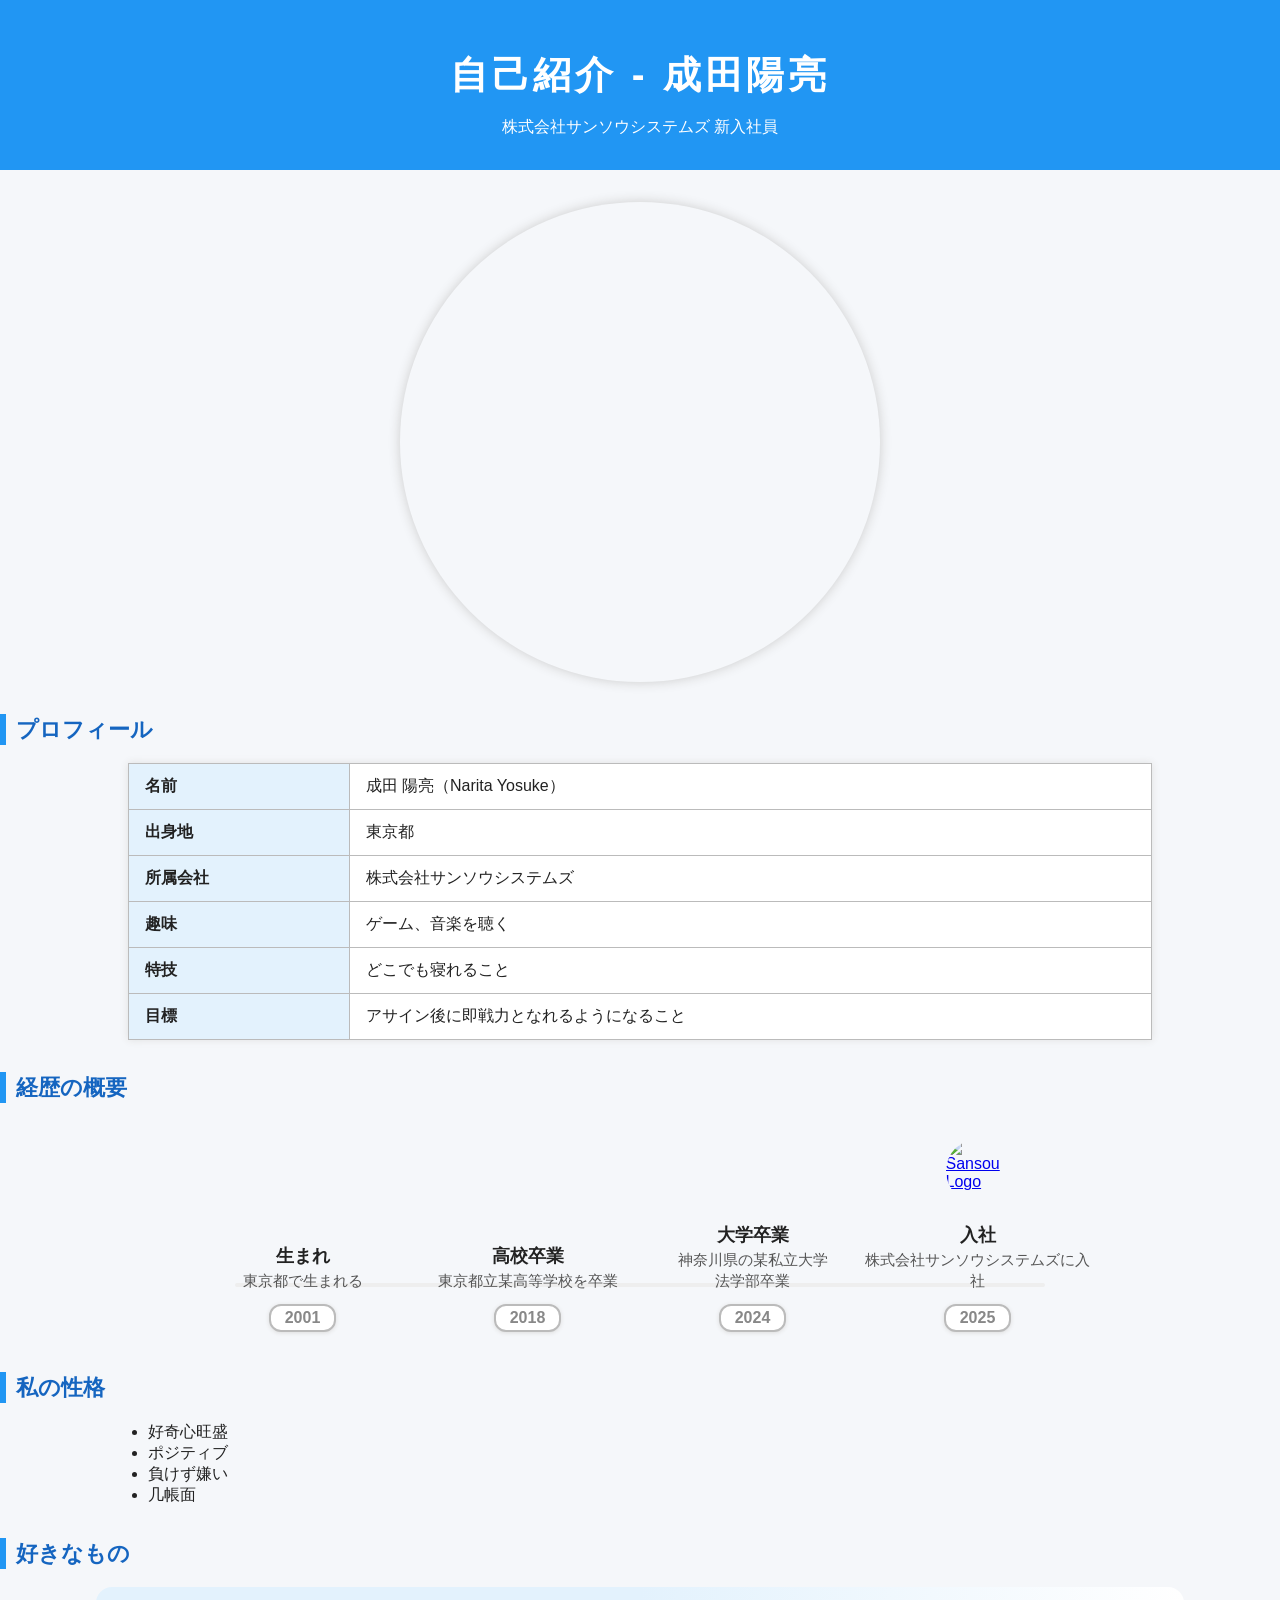
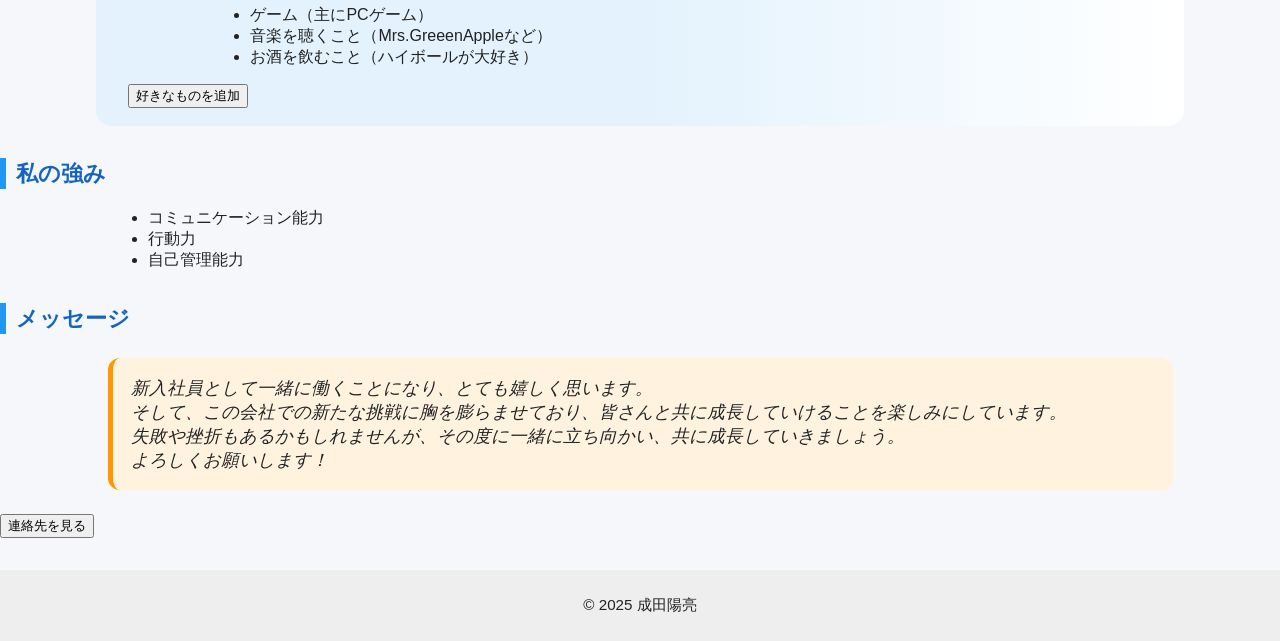
==== index.html @ 21bb27de "Update index.html" ====
<!DOCTYPE html>
<html lang="ja">
<head>
    <meta charset="UTF-8">
    <title>成田陽亮 自己紹介</title>
<link rel="stylesheet" href="cssstyle.css">


</head>


<body>
    <header>
        <h1>自己紹介 - 成田陽亮</h1>
        <p>株式会社サンソウシステムズ 新入社員</p>
    </header>


    <!-- プロフィール画像 -->
    <section>
       <img src="img/IMG_7503.jpg" alt="成田陽亮の写真" class="profile-pic" id="profilePic">


    </section>

    <!-- プロフィール表 -->
    <section>
        <h2>プロフィール</h2>
        <table border="1">
            <tr>
                <th>名前</th>
                <td>成田 陽亮（Narita Yosuke）</td>
            </tr>
            <tr>
                <th>出身地</th>
                <td>東京都</td>
            </tr>
            <tr>
                <th>所属会社</th>
                <td>株式会社サンソウシステムズ</td>
            </tr>
            <tr>
                <th>趣味</th>
                <td>ゲーム、音楽を聴く</td>
            </tr>
            <tr>
                <th>特技</th>
                <td>どこでも寝れること</td>
            </tr>
            <tr>
                <th>目標</th>
                <td>アサイン後に即戦力となれるようになること</td>
            </tr>
        </table>
    </section>

    <section>
  <h2>経歴の概要</h2>
  <div class="horizontal-timeline">
    <div class="event born">
      <div class="event-title">生まれ</div>
      <div class="event-desc">東京都で生まれる</div>
      <div class="event-label">2001</div>
    </div>
    <div class="event highschool">
      <div class="event-title">高校卒業</div>
      <div class="event-desc">東京都立某高等学校を卒業</div>
      <div class="event-label">2018</div>
    </div>
    <div class="event univ">
      <div class="event-title">大学卒業</div>
      <div class="event-desc">神奈川県の某私立大学<br>法学部卒業</div>
      <div class="event-label">2024</div>
    </div>
    <div class="event work">
  <!-- ▼ここにロゴ画像を追加 -->
  <div class="event-icon">
<a href="https://www.sansou.co.jp/" target="_blank" rel="noopener" class="event-icon">
  <img src="img/294901023_416992047114274_794512046332877522_n.jpg" alt="Sansou Logo">
</a>
  </div>
  <div class="event-title">入社</div>
  <div class="event-desc">株式会社サンソウシステムズに入社</div>
  <div class="event-label">2025</div>
</div>
</section>


    <!-- 性格 -->
    <section>
        <h2>私の性格</h2>
        <ul>
            <li>好奇心旺盛</li>
            <li>ポジティブ</li>
            <li>負けず嫌い</li>
            <li>几帳面</li>
        </ul>
    </section>

    <!-- ①「好きなものを追加」ボタンでリストが増える -->
<h2>好きなもの</h2>
<section class="favorite">
    <ul id="favoriteList">
        <li>ゲーム（主にPCゲーム）</li>
        <li>音楽を聴くこと（Mrs.GreeenAppleなど）</li>
        <li>お酒を飲むこと（ハイボールが大好き）</li>
    </ul>
    <button onclick="addFavorite()">好きなものを追加</button>
</section>



    <!-- 強み -->
    <section>
        <h2>私の強み</h2>
        <ul>
            <li>コミュニケーション能力</li>
            <li>行動力</li>
            <li>自己管理能力</li>
        </ul>
    </section>

    <!-- メッセージ -->
    <section>
<section>
    <h2>メッセージ</h2>
    <p id="message">
       新入社員として一緒に働くことになり、とても嬉しく思います。<br>
            そして、この会社での新たな挑戦に胸を膨らませており、皆さんと共に成長していけることを楽しみにしています。<br>
            失敗や挫折もあるかもしれませんが、その度に一緒に立ち向かい、共に成長していきましょう。<br>
            よろしくお願いします！
    </p>
</section>

           
   <button onclick="showContact()">連絡先を見る</button>

<div id="profilePage">
    <!-- ここにプロフィール情報が入る（既存の自己紹介ページ部分） -->
</div>
<div id="contactPage" style="display:none;">
    <h2>連絡先</h2>
    <p>メール: <a href="mailto:y-narita@sansou.co.jp">y-narita@sansou.co.jp</a></p>
    <button onclick="showProfile()">プロフィールに戻る</button>
</div>


    <footer>
        <p>&copy; 2025 成田陽亮</p>
    </footer>
<script src="js script.js"></script>
</body>
</html>
---- cssstyle.css ----
/* ページ全体の背景とフォント */
body {
    background-color: #f5f7fa;
    font-family: 'Yu Gothic', 'Meiryo', sans-serif;
    color: #222;
    margin: 0;
    padding: 0;
}

/* ヘッダー */
header {
    background-color: #2196f3;
    color: white;
    text-align: center;
    padding: 24px 0 16px 0;
    margin-bottom: 32px;
}

/* 見出し */
h1 {
    font-size: 2.4em;
    letter-spacing: 0.1em;
    margin-bottom: 8px;
}
h2 {
    border-left: 6px solid #2196f3;
    padding-left: 10px;
    font-size: 1.4em;
    margin-top: 32px;
    color: #1565c0;
}

/* プロフィール画像 */
.profile-pic {
    width: 480px;
    height: 480px;
    object-fit: cover;
    border-radius: 50%;
    box-shadow: 0 0 12px #ccc;
    display: block;
    margin: 0 auto 16px auto;
}

/* プロフィール表 */
table {
    width: 80%;
    margin: 0 auto 24px auto;
    border-collapse: collapse;
    background-color: #fff;
    box-shadow: 0 0 8px #e0e0e0;
}
th, td {
    padding: 12px 16px;
    border: 1px solid #bbb;
}
th {
    background-color: #e3f2fd;
    text-align: left;
}
.horizontal-timeline {
  display: flex;
  justify-content: space-between;
  align-items: flex-end;
  position: relative;
  margin: 32px auto 40px auto;
  width: 90%;
  max-width: 900px;
  min-height: 180px;
}

.horizontal-timeline:before {
  content: "";
  position: absolute;
  top: 75%;
  left: 5%;
  right: 5%;
  height: 4px;
  background: #eee;
  z-index: 0;
  border-radius: 2px;
}

.event {
  display: flex;
  flex-direction: column;
  align-items: center;
  flex: 1 1 0;
  position: relative;
  min-width: 120px;
  z-index: 1;
}

.event-label {
  background: #fff;
  color: #888;
  border: 2px solid #bbb;
  border-radius: 12px;
  padding: 3px 14px;
  font-size: 1em;
  margin-top: 12px;
  font-weight: bold;
  box-shadow: 0 1px 4px #ddd;
}

.event-title {
  font-size: 1.1em;
  font-weight: bold;
  margin-bottom: 3px;
}

.event-desc {
  font-size: 0.95em;
  text-align: center;
  color: #555;
}

.event.work:before {
    display: none;  /* オレンジ丸を消す */
}
.event.work .event-icon {
    width: 80px;
    height: 80px;
    border-radius: 50%;
    display: flex;
    align-items: center;
    justify-content: center;
    margin-bottom: 8px;
    position: relative;
    z-index: 2;
    overflow: hidden;
}
.event.work .event-icon img {
    width: 80%;
    height: 80%;
    object-fit: cover;
    border-radius: 50%;
    display: block;
}

.event.highschool:before { background: #43a047; box-shadow: 0 0 0 3px #43a047;}
.event.univ:before { background: #fbc02d; box-shadow: 0 0 0 3px #fbc02d;}
.event.work:before { background: #f57c00; box-shadow: 0 0 0 3px #f57c00;}
.event.born:before { background: #1976d2; box-shadow: 0 0 0 3px #1976d2;}
.event-title { margin-top: 0; }


/* ul, ol 共通スタイル */
ul, ol {
    width: 80%;
    margin: 0 auto 16px auto;
    padding-left: 40px;
}

/* 「好きなもの」セクションだけに色を付ける（クラスセレクタ例） */
section.favorite {
    background: linear-gradient(90deg, #e3f2fd 50%, #fff 100%);
    padding: 18px 32px;
    border-radius: 16px;
    margin: 16px auto;
    width: 80%;
    text-align: left;  
}

/* メッセージ部分の装飾（idセレクタ例） */
#message {
    font-style: italic;
    font-size: 1.1em;
    background-color: #fff3e0;
    border-left: 5px solid #ff9800;
    margin: 24px auto;
    width: 80%;
    padding: 18px;
    border-radius: 12px;
}

/* フッター */
footer {
    background-color: #eeeeee;
    color: #222;
    text-align: center;
    padding: 10px 0;
    margin-top: 32px;
    font-size: 0.95em;
}

/* メールリンク装飾（属性セレクタ例） */
a[href^="mailto:"] {
    color: #1976d2;
    text-decoration: underline dotted;
}
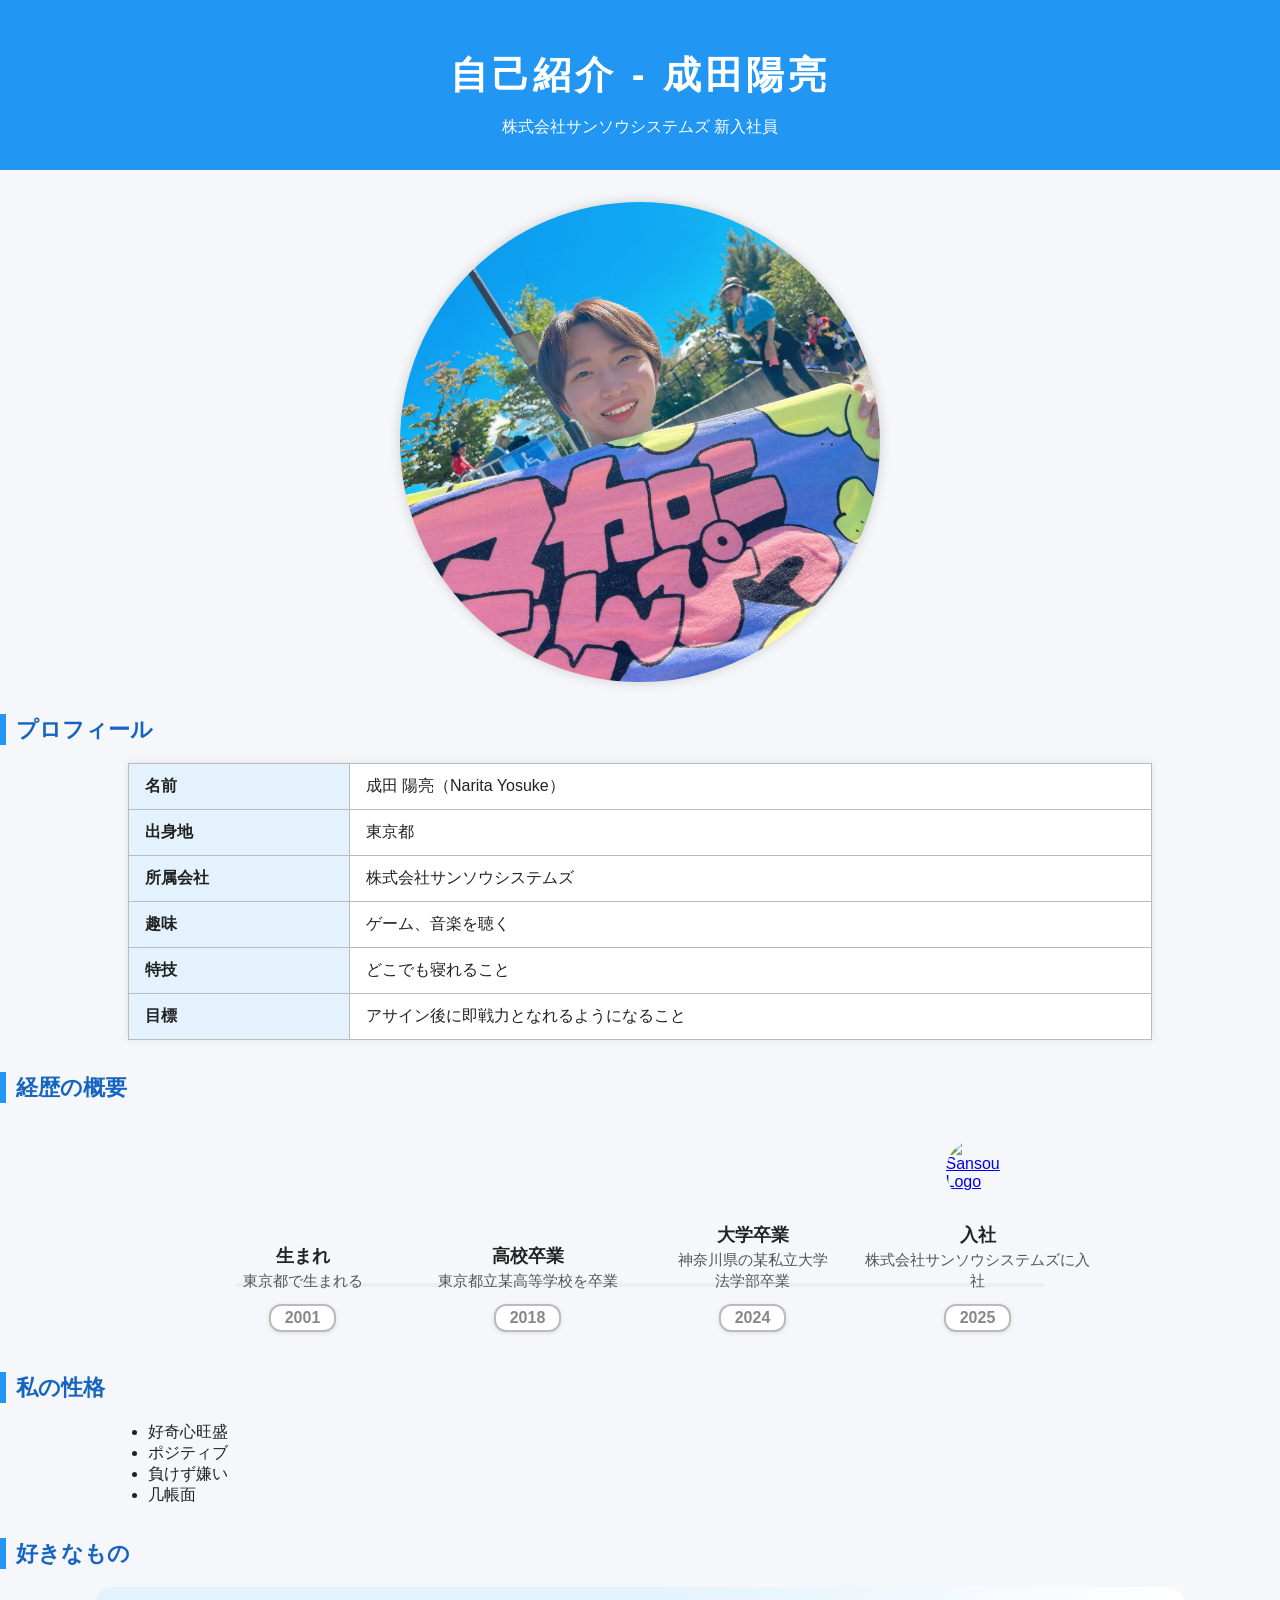
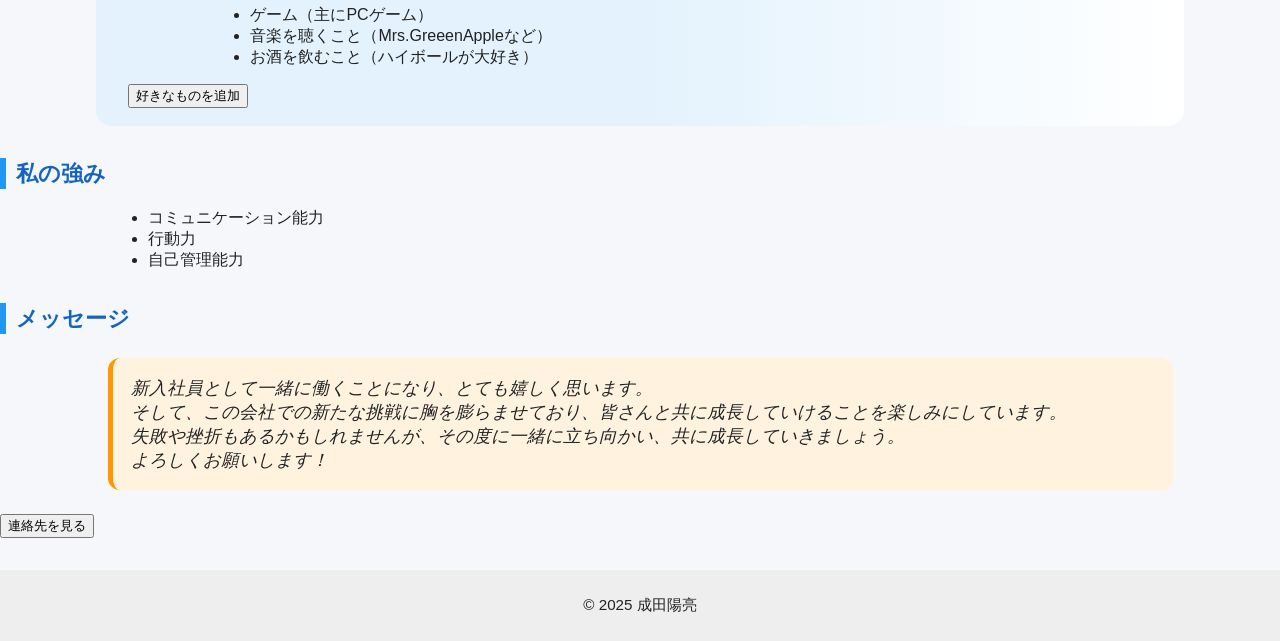
==== commit a40db651: "Update index.html" ====
--- a/index.html
+++ b/index.html
@@ -20,7 +20,8 @@
 
     <!-- プロフィール画像 -->
     <section>
-       <img src="img/IMG_7503.jpg" alt="成田陽亮の写真" class="profile-pic" id="profilePic">
+       <img src="IMG_7503.jpg" alt="成田陽亮の写真" class="profile-pic" id="profilePic">
+
 
 
     </section>
@@ -150,6 +151,6 @@
     <footer>
         <p>&copy; 2025 成田陽亮</p>
     </footer>
-<script src="js script.js"></script>
+<script src="jsscript.js"></script>
 </body>
 </html>
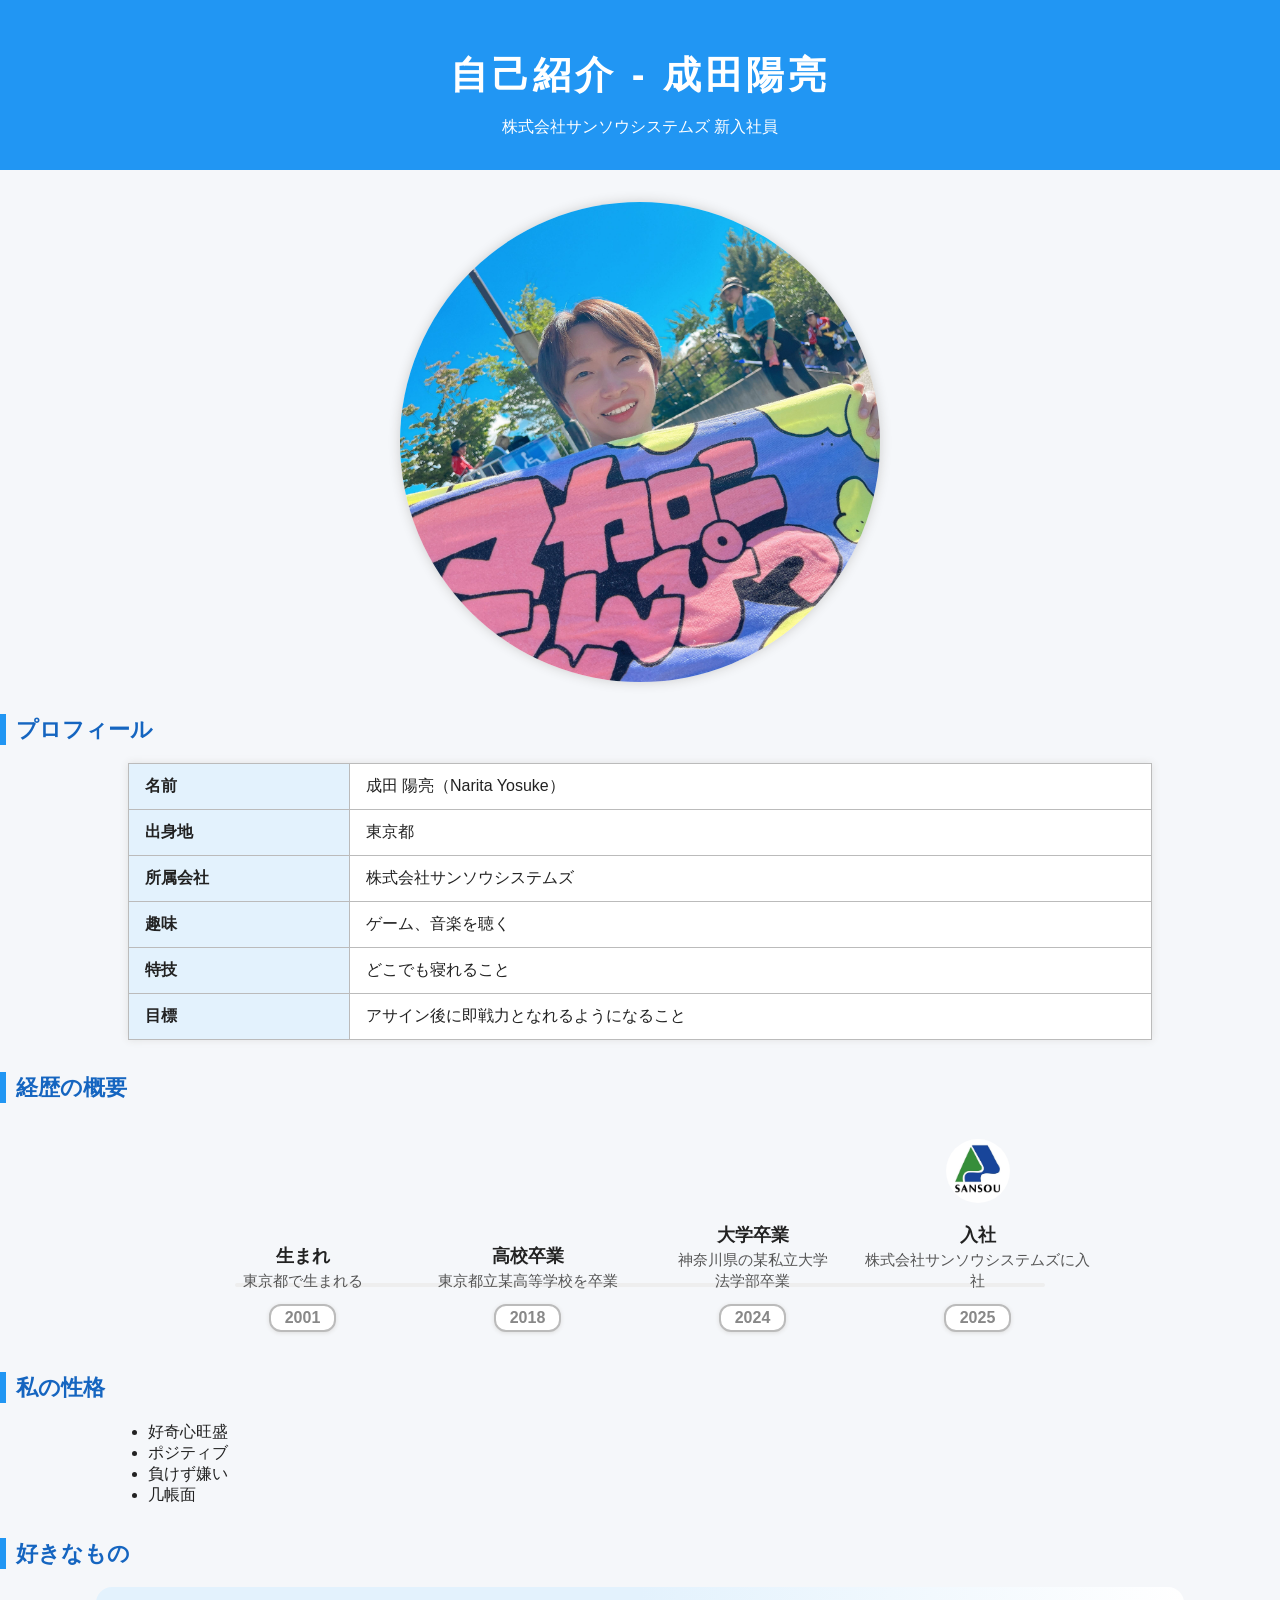
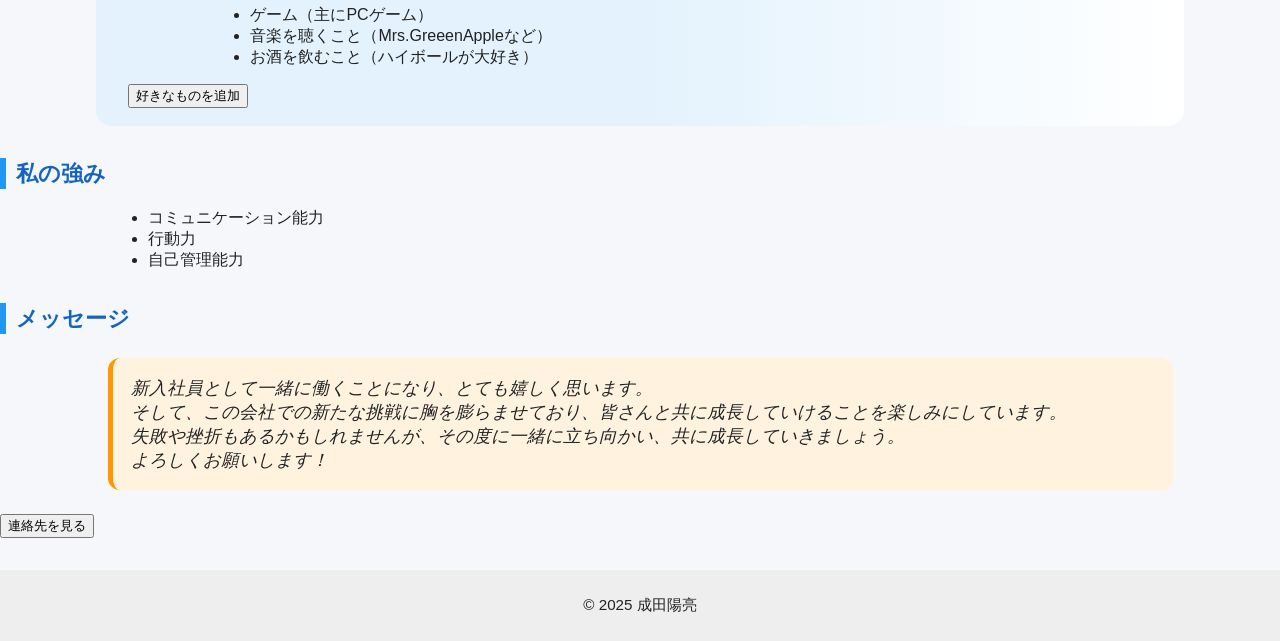
==== commit b7f1db5a: "Update index.html" ====
--- a/index.html
+++ b/index.html
@@ -21,7 +21,6 @@
     <!-- プロフィール画像 -->
     <section>
        <img src="IMG_7503.jpg" alt="成田陽亮の写真" class="profile-pic" id="profilePic">
-
 
 
     </section>
@@ -79,7 +78,7 @@
   <!-- ▼ここにロゴ画像を追加 -->
   <div class="event-icon">
 <a href="https://www.sansou.co.jp/" target="_blank" rel="noopener" class="event-icon">
-  <img src="img/294901023_416992047114274_794512046332877522_n.jpg" alt="Sansou Logo">
+  <img src="294901023_416992047114274_794512046332877522_n.jpg" alt="Sansou Logo">
 </a>
   </div>
   <div class="event-title">入社</div>
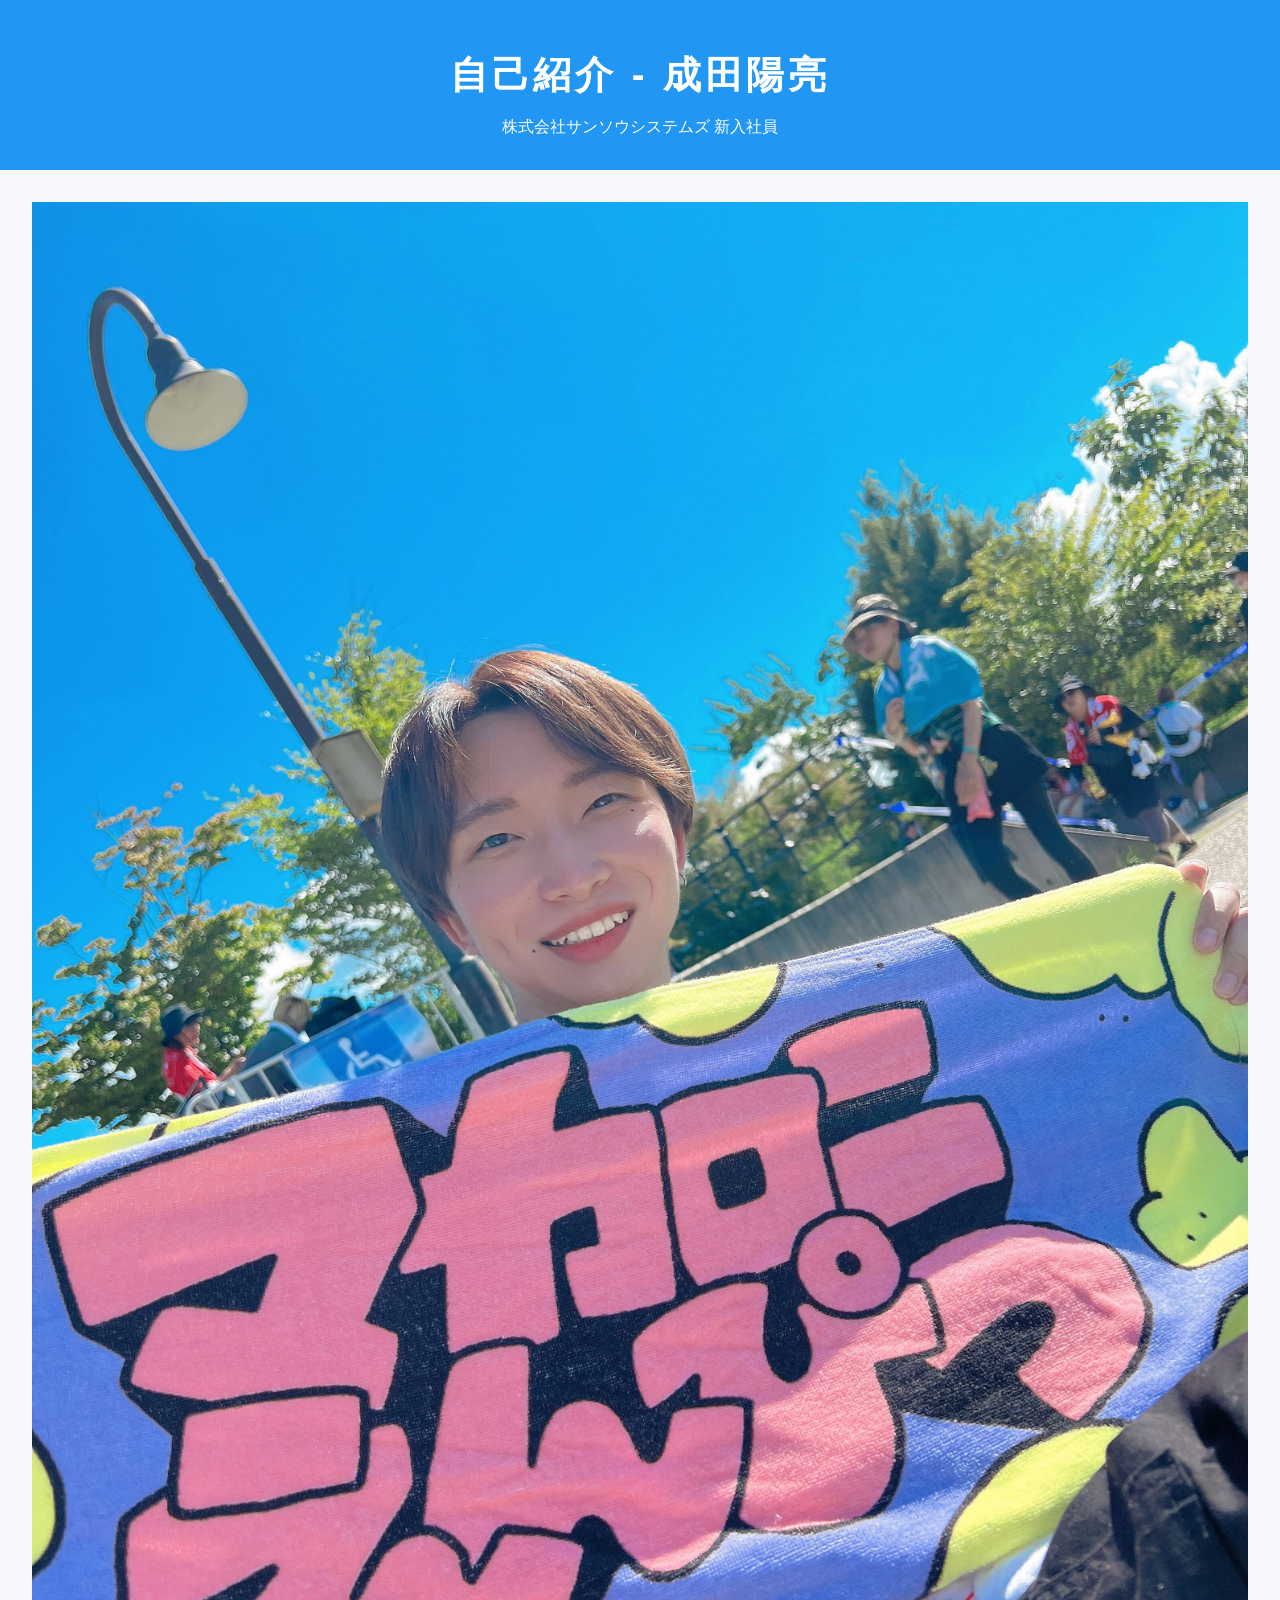
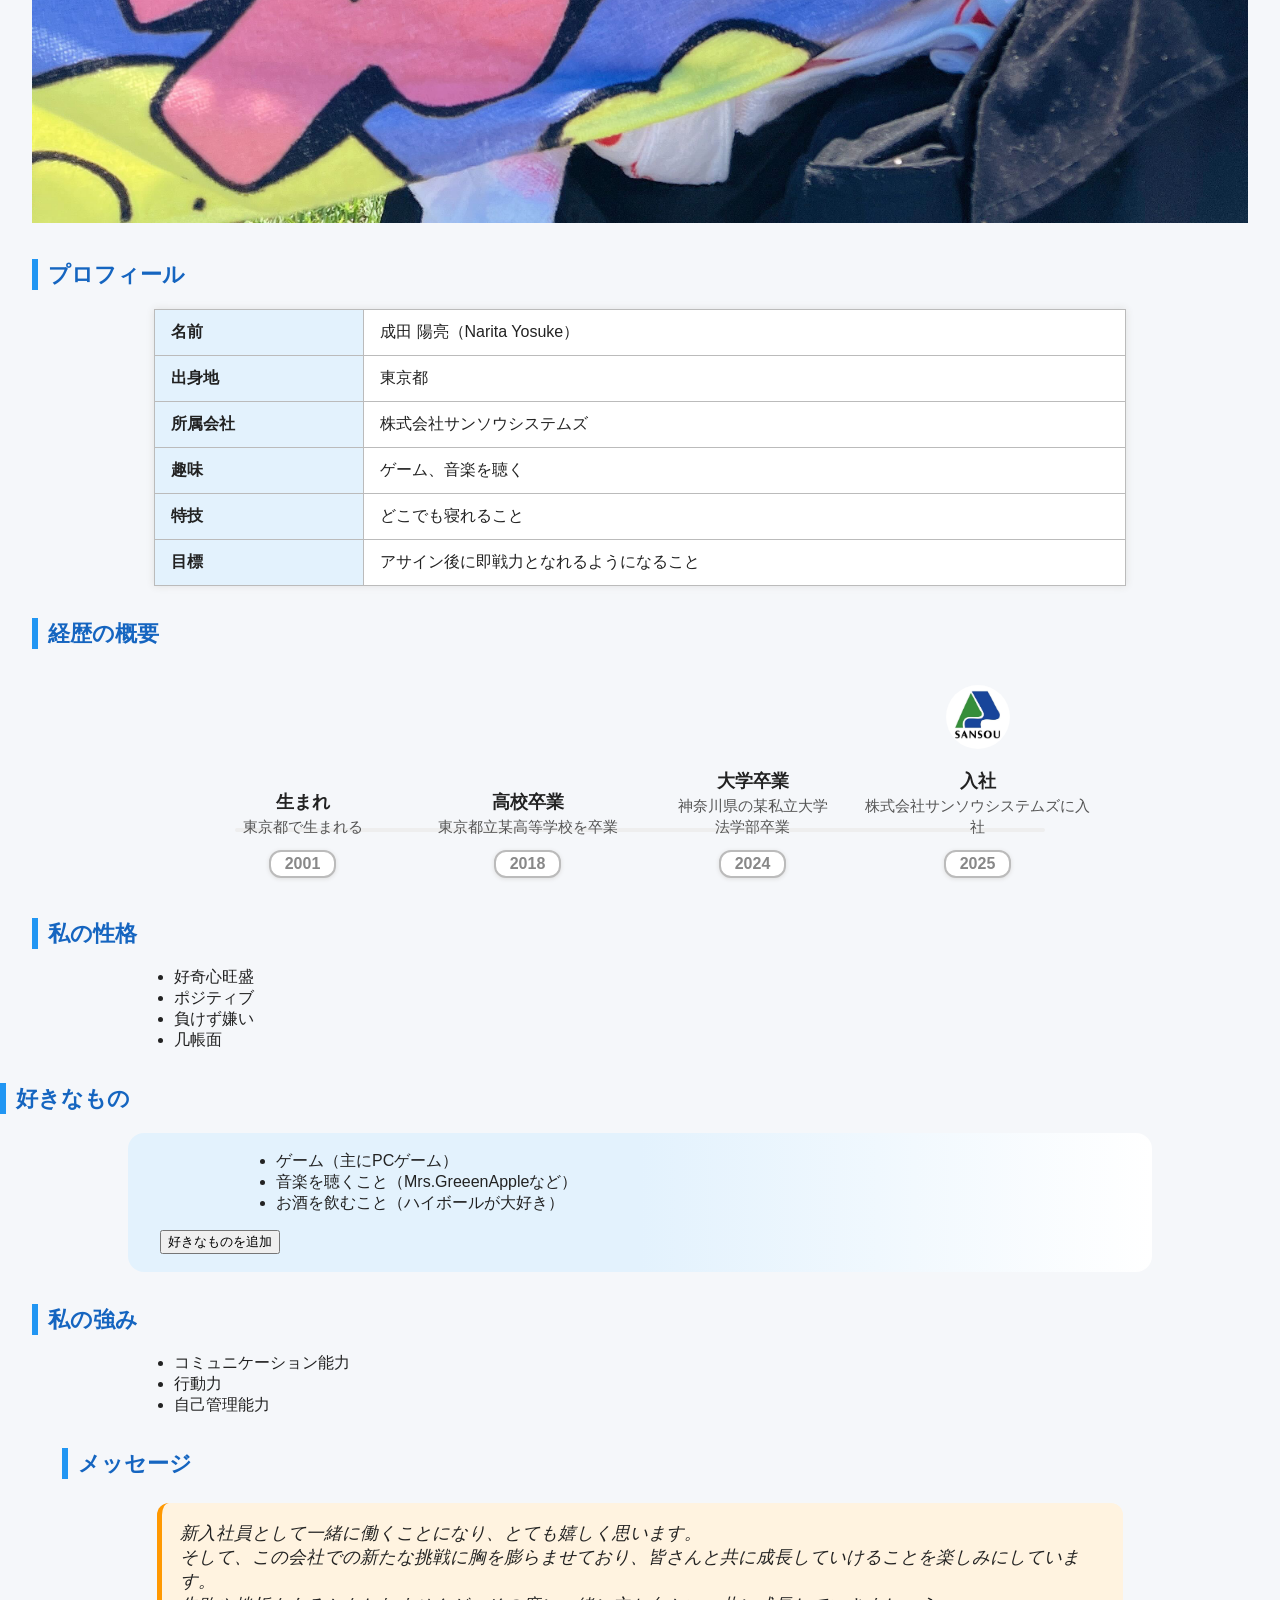
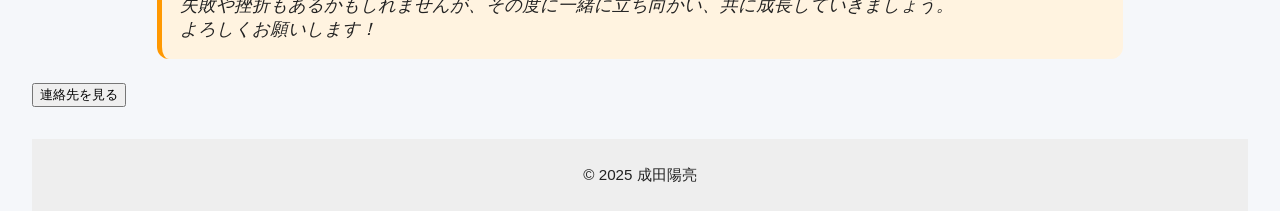
==== commit caea5ff1: "Update index.html" ====
--- a/index.html
+++ b/index.html
@@ -6,6 +6,8 @@
     <meta charset="UTF-8">
     <title>成田陽亮 自己紹介</title>
 <link rel="stylesheet" href="cssstyle.css">
+<meta name="viewport" content="width=device-width, initial-scale=1">
+
 
 
 </head>
--- a/cssstyle.css
+++ b/cssstyle.css
@@ -31,15 +31,20 @@
 }
 
 /* プロフィール画像 */
-.profile-pic {
-    width: 480px;
-    height: 480px;
+@media (max-width: 600px) {
+ .profile-pic {
+    width: 90vw;
+    height: 90vw;
     object-fit: cover;
     border-radius: 50%;
     box-shadow: 0 0 12px #ccc;
     display: block;
     margin: 0 auto 16px auto;
-}
+    max-width: 320px;
+    max-height: 320px;
+ }
+}
+
 
 /* プロフィール表 */
 table {
@@ -188,3 +193,57 @@
     color: #1976d2;
     text-decoration: underline dotted;
 }
+
+/* 基本：画像とテーブルの幅を最大100%に */
+img, table {
+    max-width: 100%;
+    height: auto;
+}
+
+/* セクションの横幅もスマホでは狭く */
+section, .favorite, .horizontal-timeline {
+    width: 95%;
+    min-width: 0;
+    margin-left: auto;
+    margin-right: auto;
+    box-sizing: border-box;
+}
+// 横スクロールを許可
+table {
+    display: block;
+    overflow-x: auto;
+    width: 100%;
+    min-width: 260px;
+}
+
+
+/* 横並びタイムラインを縦並びにする（スマホ画面） */
+@media (max-width: 700px) {
+    .horizontal-timeline {
+        flex-direction: column;
+        align-items: stretch;
+        min-height: 0;
+    }
+    .event {
+        min-width: unset;
+        margin-bottom: 32px;
+        text-align: center;
+    }
+    .event-label {
+        margin-top: 8px;
+        margin-bottom: 12px;
+    }
+    .event-icon {
+        margin-left: auto;
+        margin-right: auto;
+    }
+}
+
+/* フォントや見出しも縮小 */
+@media (max-width: 480px) {
+    h1 { font-size: 1.3em; }
+    h2 { font-size: 1.05em; }
+    table, ul, ol, section { font-size: 0.95em; }
+}
+
+
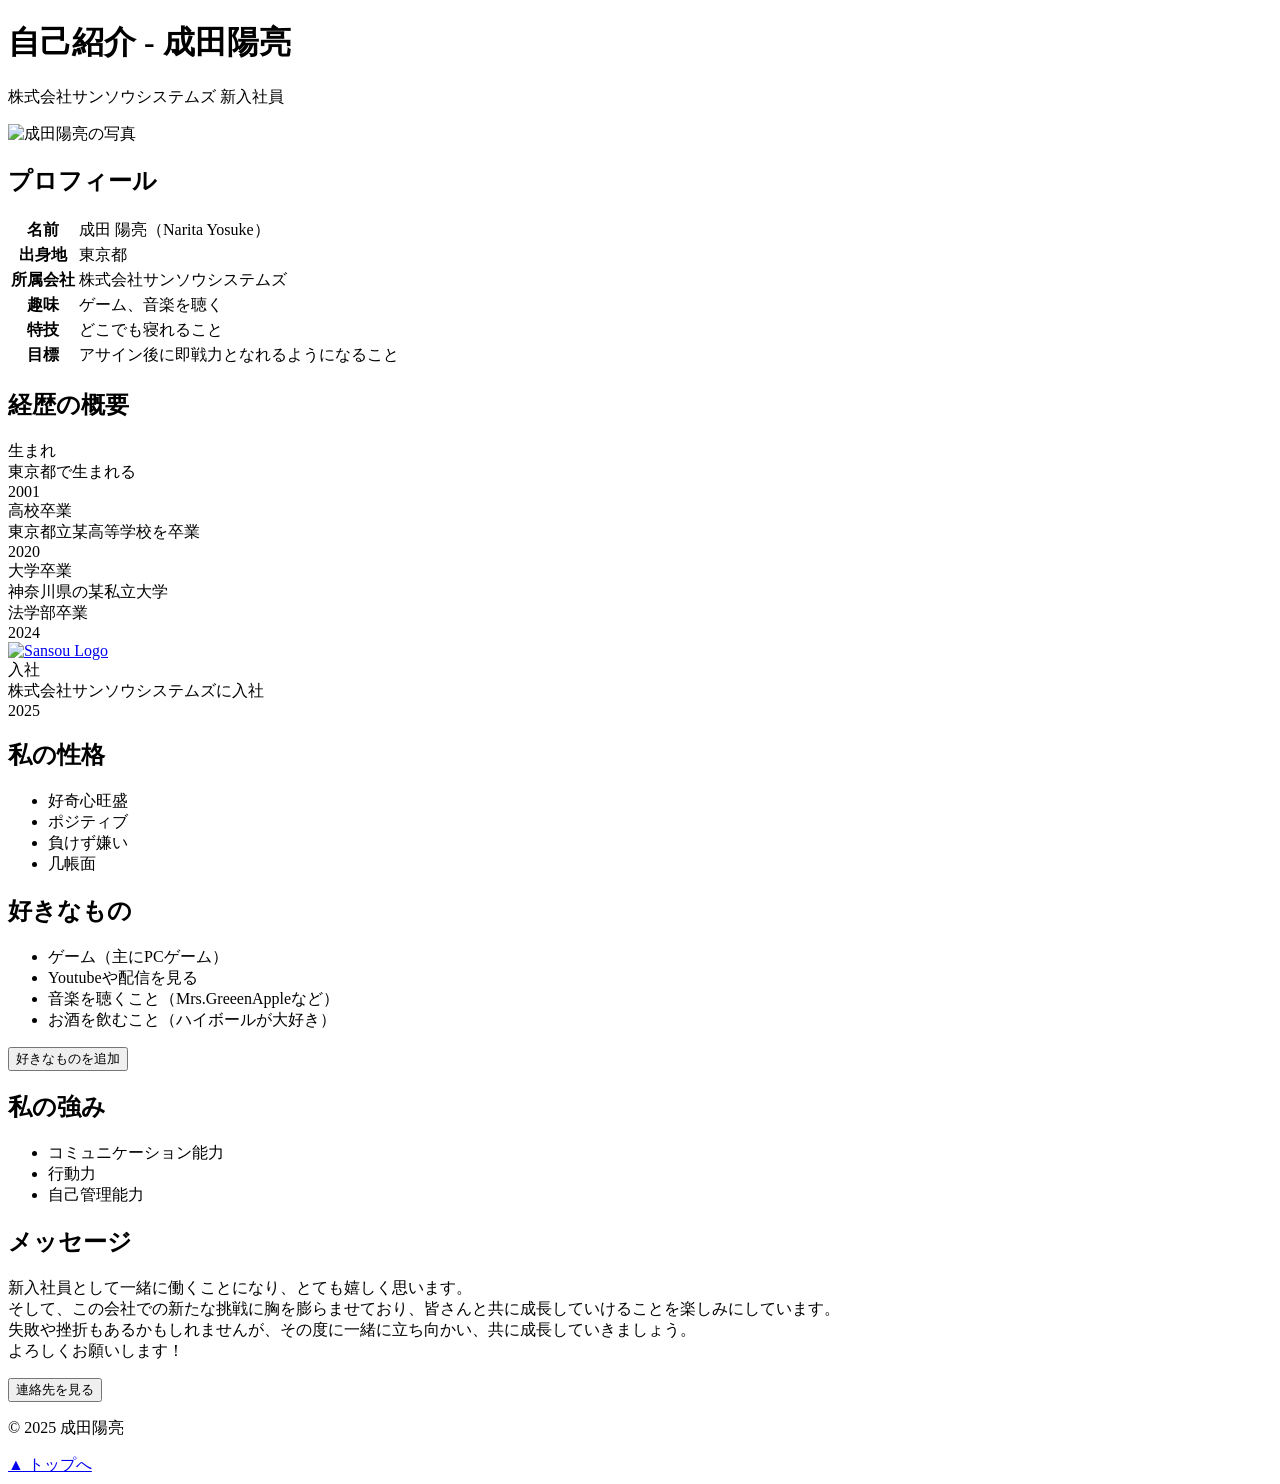
==== commit 848d94a7: "Update index.html" ====
--- a/index.html
+++ b/index.html
@@ -1,19 +1,20 @@
-
-
 <!DOCTYPE html>
 <html lang="ja">
+
 <head>
     <meta charset="UTF-8">
     <title>成田陽亮 自己紹介</title>
-<link rel="stylesheet" href="cssstyle.css">
-<meta name="viewport" content="width=device-width, initial-scale=1">
-
+    <link rel="stylesheet" href="css/cssstyle.css">
+    <meta name="viewport" content="width = device-width, initial-scale = 1">
 
 
 </head>
 
 
+
+
 <body>
+    <div id="top"></div>
     <header>
         <h1>自己紹介 - 成田陽亮</h1>
         <p>株式会社サンソウシステムズ 新入社員</p>
@@ -22,15 +23,15 @@
 
     <!-- プロフィール画像 -->
     <section>
-       <img src="IMG_7503.jpg" alt="成田陽亮の写真" class="profile-pic" id="profilePic">
+        <img src="img/IMG_7503.jpg" alt="成田陽亮の写真" class="profile-pic" id="profilePic">
 
 
     </section>
 
     <!-- プロフィール表 -->
-    <section>
+    <section class="profile-table-wrap">
         <h2>プロフィール</h2>
-        <table border="1">
+        <table>
             <tr>
                 <th>名前</th>
                 <td>成田 陽亮（Narita Yosuke）</td>
@@ -59,35 +60,35 @@
     </section>
 
     <section>
-  <h2>経歴の概要</h2>
-  <div class="horizontal-timeline">
-    <div class="event born">
-      <div class="event-title">生まれ</div>
-      <div class="event-desc">東京都で生まれる</div>
-      <div class="event-label">2001</div>
-    </div>
-    <div class="event highschool">
-      <div class="event-title">高校卒業</div>
-      <div class="event-desc">東京都立某高等学校を卒業</div>
-      <div class="event-label">2018</div>
-    </div>
-    <div class="event univ">
-      <div class="event-title">大学卒業</div>
-      <div class="event-desc">神奈川県の某私立大学<br>法学部卒業</div>
-      <div class="event-label">2024</div>
-    </div>
-    <div class="event work">
-  <!-- ▼ここにロゴ画像を追加 -->
-  <div class="event-icon">
-<a href="https://www.sansou.co.jp/" target="_blank" rel="noopener" class="event-icon">
-  <img src="294901023_416992047114274_794512046332877522_n.jpg" alt="Sansou Logo">
-</a>
-  </div>
-  <div class="event-title">入社</div>
-  <div class="event-desc">株式会社サンソウシステムズに入社</div>
-  <div class="event-label">2025</div>
-</div>
-</section>
+        <h2>経歴の概要</h2>
+        <div class="horizontal-timeline">
+            <div class="event born">
+                <div class="event-title">生まれ</div>
+                <div class="event-desc">東京都で生まれる</div>
+                <div class="event-label">2001</div>
+            </div>
+            <div class="event highschool">
+                <div class="event-title">高校卒業</div>
+                <div class="event-desc">東京都立某高等学校を卒業</div>
+                <div class="event-label">2020</div>
+            </div>
+            <div class="event univ">
+                <div class="event-title">大学卒業</div>
+                <div class="event-desc">神奈川県の某私立大学<br>法学部卒業</div>
+                <div class="event-label">2024</div>
+            </div>
+            <div class="event work">
+                <!-- ▼ここにロゴ画像を追加 -->
+                <div class="event-icon">
+                    <a href="https://www.sansou.co.jp/" target="_blank" rel="noopener" class="event-icon">
+                        <img src="img/294901023_416992047114274_794512046332877522_n.jpg" alt="Sansou Logo">
+                    </a>
+                </div>
+                <div class="event-title">入社</div>
+                <div class="event-desc">株式会社サンソウシステムズに入社</div>
+                <div class="event-label">2025</div>
+            </div>
+    </section>
 
 
     <!-- 性格 -->
@@ -102,15 +103,96 @@
     </section>
 
     <!-- ①「好きなものを追加」ボタンでリストが増える -->
-<h2>好きなもの</h2>
-<section class="favorite">
-    <ul id="favoriteList">
-        <li>ゲーム（主にPCゲーム）</li>
-        <li>音楽を聴くこと（Mrs.GreeenAppleなど）</li>
-        <li>お酒を飲むこと（ハイボールが大好き）</li>
+    <section class="favorite">
+        <h2 class="favorite-title">好きなもの</h2>
+        <div class="favorite-card">
+            <ul id="favoriteList">
+                <li id="gameItem" class="clickable-game">ゲーム（主にPCゲーム）</li>
+                <li id="youtubeItem" class="clickable-youtube">Youtubeや配信を見る</li>
+                <li>音楽を聴くこと（Mrs.GreeenAppleなど）</li>
+                <li>お酒を飲むこと（ハイボールが大好き）</li>
+            </ul>
+            <button onclick="addFavorite()">好きなものを追加</button>
+        </div>
+    </section>
+
+    <!-- ゲーム詳細（最初は非表示） -->
+<div id="gameDetail"
+     style="display: none; position: fixed; left:0; top:0; width:100vw; height:100vh; background:rgba(0,0,0,0.4); z-index:999;">
+  <div style="background:#fff; max-width:600px; margin: 64px auto; padding:32px; border-radius:16px; position:relative; max-height:80vh; overflow-y:auto;">
+    <button onclick="closeGameDetail()" class="close-btn" id="closeGameBtn">×</button>
+
+    <h3>ゲームが好きな理由</h3>
+    <p>
+      主にPCゲームが好きです。<br>
+      FPS、RPG、ストラテジーなど幅広く遊びます。<br>
+      <h4>好きなゲーム紹介 </h4> 
+      <span style="font-weight: bold; color: #222;">『League of Legends』</span>
+      <img id="lolImage" src="img/20221211201654.png" alt="YONE" class="fixed-game-img">
+      <br>
+      <span style="font-weight: bold; color: #222;">『モンスターハンター』</span>
+      <img id="MhImage" src="img/22b81c7c1b280be4d2586529fc086646fd5d3912c95f74f8.avif" alt="Mhw"  class="fixed-game-img">
+      <br>
+      <span style="font-weight: bold; color: #222;">『ストリートファイター6』</span>
+      <img id= "ST6Image"src="img/13450-3485-286bd8e59ebb16bfb9debb703cef52a6-2000x1125.webp" alt="ST6"  class="fixed-game-img">
+    </p>
+  </div>
+</div>
+
+<div id="youtubeDetail"
+     style="display: none; position: fixed; left:0; top:0; width:100vw; height:100vh; background:rgba(0,0,0,0.4); z-index:999;">
+  <div style="background:#fff; max-width:480px; margin: 64px auto; padding:24px; border-radius:14px; position:relative; max-height:80vh; overflow-y:auto;">
+<button onclick="closeYoutubeDetail()" class="close-btn-youtube">×</button>
+
+    <h3>好きなYouTuber・配信者</h3>
+    <ul class="youtuber-list">
+      <li>
+        <a href="https://www.youtube.com/@darumaisgod" target="_blank">
+          <img src="img/VxXbNxF2_400x400.jpg" alt="だるまいずごっど" class="youtuber-thumb">
+        </a><br>
+        <strong>だるまいずごっど</strong>
+      </li>
+      <li>
+        <a href="https://www.youtube.com/channel/UCSFCh5NL4qXrAy9u-u2lX3g" target="_blank">
+          <img src="img/j61CdEPG_400x400.png" alt="葛葉" class="youtuber-thumb">
+        </a><br>
+        <strong>葛葉(Kuzuha Channel)</strong>
+      </li>
+      <li>
+        <a href="https://www.youtube.com/@zzxk4sen" target="_blank">
+          <img src="img/bo0_P9jU.png" alt="K4sen" class="youtuber-thumb">
+        </a><br>
+        <strong>K4sen</strong>
+      </li>
+
+        <li>
+      <a href="https://www.youtube.com/@SHAKAch" target="_blank">
+          <img src="img/bEE1YV-7_400x400.jpg" alt="釈迦" class="youtuber-thumb">
+        </a><br>
+        <strong>釈迦</strong>
+      </li>
+
+      <li>
+        <a href="https://www.youtube.com/@Jasper7se." target="_blank">
+          <img src="img/ujzSuTZR_400x400.jpg" alt="Jasper7se" class="youtuber-thumb">
+        </a><br>
+        <strong>Jasper7se</strong>
+      </li>
+
+      <li>
+      <a href="https://www.youtube.com/@StanSmith_JP" target="_blank">
+          <img src="img/La8V0Hvy_400x400.jpg" alt="スタンミ" class="youtuber-thumb">
+        </a><br>
+        <strong>スタンミ</strong>
+      </li>
     </ul>
-    <button onclick="addFavorite()">好きなものを追加</button>
-</section>
+    <p>画像をクリックするとYouTubeチャンネルへ移動します。<br>
+    他にも、LoLやストリーマー系配信者もよく見ています！</p>
+  </div>
+</div>
+
+
+
 
 
 
@@ -126,32 +208,34 @@
 
     <!-- メッセージ -->
     <section>
-<section>
-    <h2>メッセージ</h2>
-    <p id="message">
-       新入社員として一緒に働くことになり、とても嬉しく思います。<br>
-            そして、この会社での新たな挑戦に胸を膨らませており、皆さんと共に成長していけることを楽しみにしています。<br>
-            失敗や挫折もあるかもしれませんが、その度に一緒に立ち向かい、共に成長していきましょう。<br>
-            よろしくお願いします！
-    </p>
-</section>
-
-           
-   <button onclick="showContact()">連絡先を見る</button>
-
-<div id="profilePage">
-    <!-- ここにプロフィール情報が入る（既存の自己紹介ページ部分） -->
-</div>
-<div id="contactPage" style="display:none;">
-    <h2>連絡先</h2>
-    <p>メール: <a href="mailto:y-narita@sansou.co.jp">y-narita@sansou.co.jp</a></p>
-    <button onclick="showProfile()">プロフィールに戻る</button>
-</div>
-
-
-    <footer>
-        <p>&copy; 2025 成田陽亮</p>
-    </footer>
-<script src="jsscript.js"></script>
+        <section>
+            <h2>メッセージ</h2>
+            <p id="message">
+                新入社員として一緒に働くことになり、とても嬉しく思います。<br>
+                そして、この会社での新たな挑戦に胸を膨らませており、皆さんと共に成長していけることを楽しみにしています。<br>
+                失敗や挫折もあるかもしれませんが、その度に一緒に立ち向かい、共に成長していきましょう。<br>
+                よろしくお願いします！
+            </p>
+        </section>
+
+
+        <button onclick="showContact()">連絡先を見る</button>
+
+        <div id="profilePage">
+            <!-- ここにプロフィール情報が入る（既存の自己紹介ページ部分） -->
+        </div>
+        <div id="contactPage" style="display:none;">
+            <h2>連絡先</h2>
+            <p>メール: <a href="mailto:y-narita@sansou.co.jp">y-narita@sansou.co.jp</a></p>
+            <button onclick="showProfile()">プロフィールに戻る</button>
+        </div>
+
+
+        <footer>
+            <p>&copy; 2025 成田陽亮</p>
+        </footer>
+        <script src="js/js script.js"></script>
+         <a href="#top" class="pagetop-btn">▲ トップへ</a>
 </body>
+
 </html>
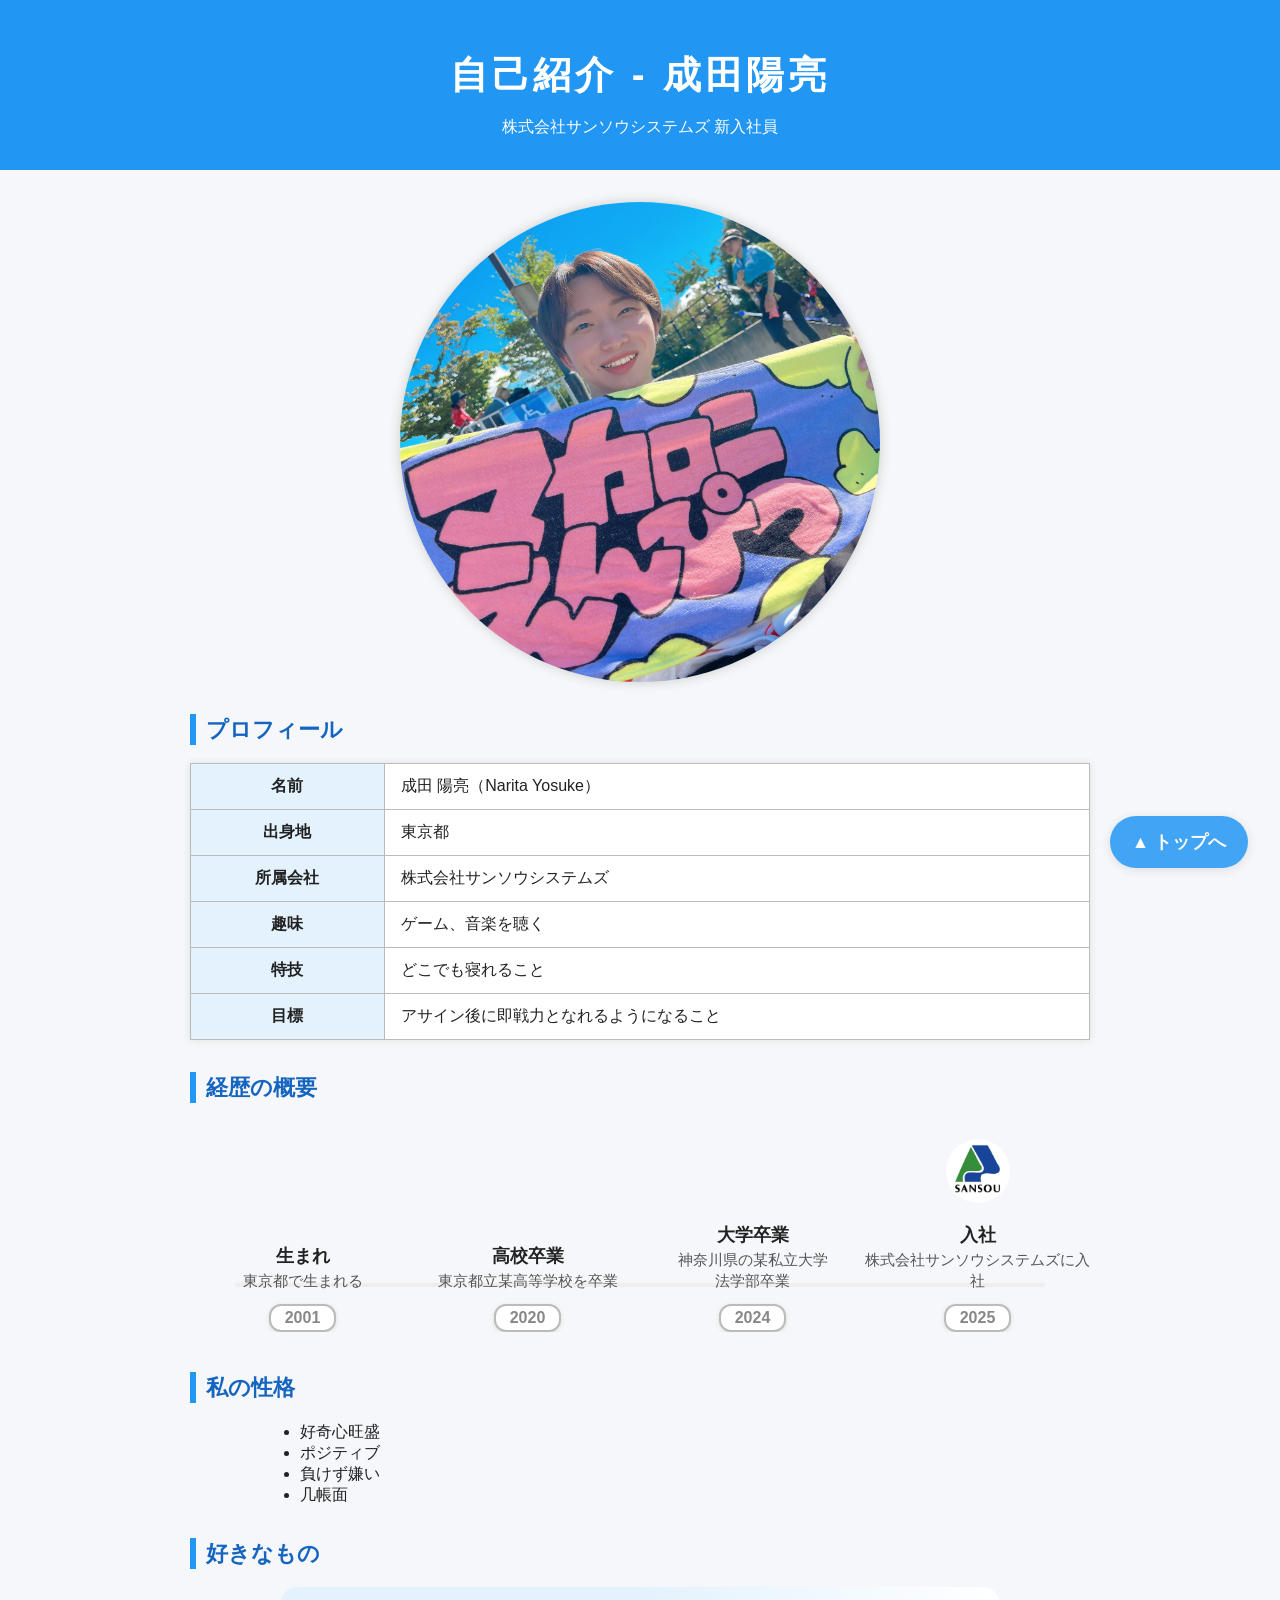
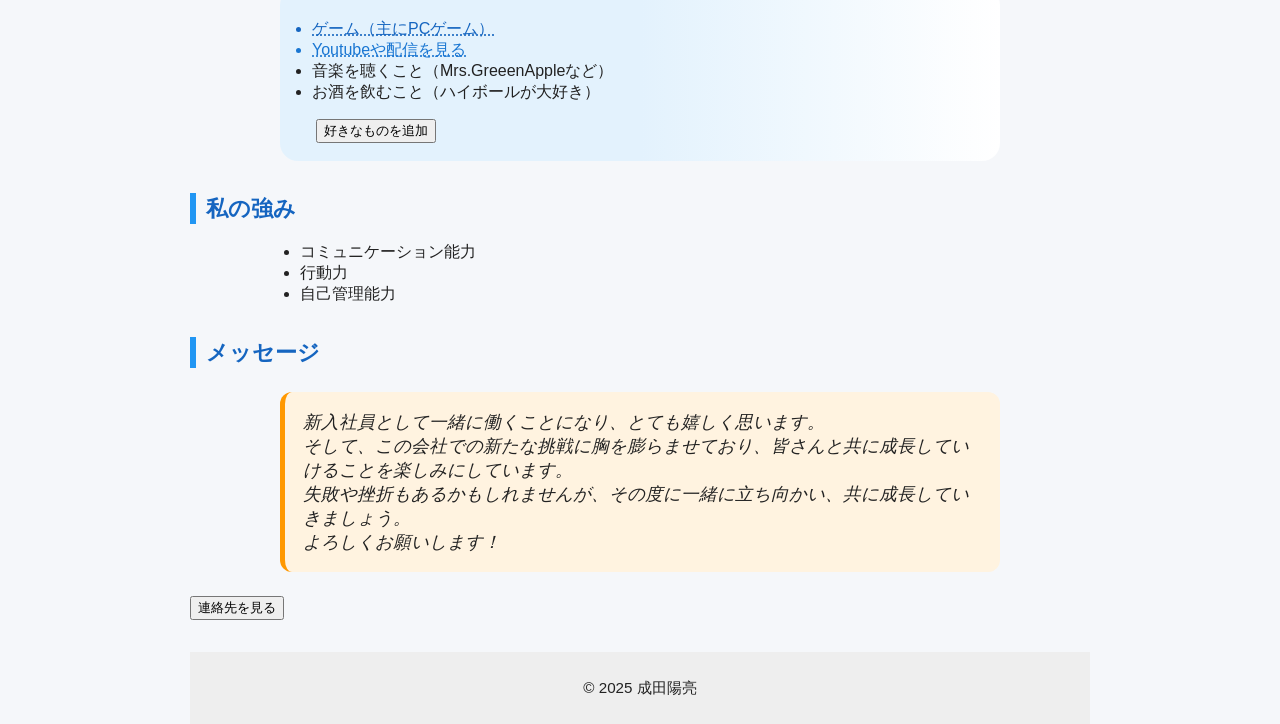
==== commit a47a73fa: "Update index.html" ====
--- a/index.html
+++ b/index.html
@@ -4,7 +4,7 @@
 <head>
     <meta charset="UTF-8">
     <title>成田陽亮 自己紹介</title>
-    <link rel="stylesheet" href="css/cssstyle.css">
+    <link rel="stylesheet" href="cssstyle.css">
     <meta name="viewport" content="width = device-width, initial-scale = 1">
 
 
@@ -23,7 +23,7 @@
 
     <!-- プロフィール画像 -->
     <section>
-        <img src="img/IMG_7503.jpg" alt="成田陽亮の写真" class="profile-pic" id="profilePic">
+        <img src="IMG_7503.jpg" alt="成田陽亮の写真" class="profile-pic" id="profilePic">
 
 
     </section>
@@ -81,7 +81,7 @@
                 <!-- ▼ここにロゴ画像を追加 -->
                 <div class="event-icon">
                     <a href="https://www.sansou.co.jp/" target="_blank" rel="noopener" class="event-icon">
-                        <img src="img/294901023_416992047114274_794512046332877522_n.jpg" alt="Sansou Logo">
+                        <img src="294901023_416992047114274_794512046332877522_n.jpg" alt="Sansou Logo">
                     </a>
                 </div>
                 <div class="event-title">入社</div>
@@ -128,13 +128,13 @@
       FPS、RPG、ストラテジーなど幅広く遊びます。<br>
       <h4>好きなゲーム紹介 </h4> 
       <span style="font-weight: bold; color: #222;">『League of Legends』</span>
-      <img id="lolImage" src="img/20221211201654.png" alt="YONE" class="fixed-game-img">
+      <img id="lolImage" src="20221211201654.png" alt="YONE" class="fixed-game-img">
       <br>
       <span style="font-weight: bold; color: #222;">『モンスターハンター』</span>
-      <img id="MhImage" src="img/22b81c7c1b280be4d2586529fc086646fd5d3912c95f74f8.avif" alt="Mhw"  class="fixed-game-img">
+      <img id="MhImage" src="22b81c7c1b280be4d2586529fc086646fd5d3912c95f74f8.avif" alt="Mhw"  class="fixed-game-img">
       <br>
       <span style="font-weight: bold; color: #222;">『ストリートファイター6』</span>
-      <img id= "ST6Image"src="img/13450-3485-286bd8e59ebb16bfb9debb703cef52a6-2000x1125.webp" alt="ST6"  class="fixed-game-img">
+      <img id= "ST6Image"src="13450-3485-286bd8e59ebb16bfb9debb703cef52a6-2000x1125.webp" alt="ST6"  class="fixed-game-img">
     </p>
   </div>
 </div>
@@ -148,40 +148,40 @@
     <ul class="youtuber-list">
       <li>
         <a href="https://www.youtube.com/@darumaisgod" target="_blank">
-          <img src="img/VxXbNxF2_400x400.jpg" alt="だるまいずごっど" class="youtuber-thumb">
+          <img src="VxXbNxF2_400x400.jpg" alt="だるまいずごっど" class="youtuber-thumb">
         </a><br>
         <strong>だるまいずごっど</strong>
       </li>
       <li>
         <a href="https://www.youtube.com/channel/UCSFCh5NL4qXrAy9u-u2lX3g" target="_blank">
-          <img src="img/j61CdEPG_400x400.png" alt="葛葉" class="youtuber-thumb">
+          <img src="j61CdEPG_400x400.png" alt="葛葉" class="youtuber-thumb">
         </a><br>
         <strong>葛葉(Kuzuha Channel)</strong>
       </li>
       <li>
         <a href="https://www.youtube.com/@zzxk4sen" target="_blank">
-          <img src="img/bo0_P9jU.png" alt="K4sen" class="youtuber-thumb">
+          <img src="bo0_P9jU.png" alt="K4sen" class="youtuber-thumb">
         </a><br>
         <strong>K4sen</strong>
       </li>
 
         <li>
       <a href="https://www.youtube.com/@SHAKAch" target="_blank">
-          <img src="img/bEE1YV-7_400x400.jpg" alt="釈迦" class="youtuber-thumb">
+          <img src="bEE1YV-7_400x400.jpg" alt="釈迦" class="youtuber-thumb">
         </a><br>
         <strong>釈迦</strong>
       </li>
 
       <li>
         <a href="https://www.youtube.com/@Jasper7se." target="_blank">
-          <img src="img/ujzSuTZR_400x400.jpg" alt="Jasper7se" class="youtuber-thumb">
+          <img src="ujzSuTZR_400x400.jpg" alt="Jasper7se" class="youtuber-thumb">
         </a><br>
         <strong>Jasper7se</strong>
       </li>
 
       <li>
       <a href="https://www.youtube.com/@StanSmith_JP" target="_blank">
-          <img src="img/La8V0Hvy_400x400.jpg" alt="スタンミ" class="youtuber-thumb">
+          <img src="La8V0Hvy_400x400.jpg" alt="スタンミ" class="youtuber-thumb">
         </a><br>
         <strong>スタンミ</strong>
       </li>
@@ -234,7 +234,7 @@
         <footer>
             <p>&copy; 2025 成田陽亮</p>
         </footer>
-        <script src="js/js script.js"></script>
+        <script src="js-script.js"></script>
          <a href="#top" class="pagetop-btn">▲ トップへ</a>
 </body>
 
--- a/cssstyle.css
+++ b/cssstyle.css
@@ -0,0 +1,564 @@
+/* ページ全体の背景とフォント */
+body {
+    background-color: #f5f7fa;
+    font-family: 'Yu Gothic', 'Meiryo', sans-serif;
+    color: #222;
+    margin: 0;
+    padding: 0;
+}
+
+/* ヘッダー */
+header {
+    background-color: #2196f3;
+    color: white;
+    text-align: center;
+    padding: 24px 0 16px 0;
+    margin-bottom: 32px;
+}
+
+/* 見出し */
+h1 {
+    font-size: 2.4em;
+    letter-spacing: 0.1em;
+    margin-bottom: 8px;
+}
+
+h2 {
+    border-left: 6px solid #2196f3;
+    padding-left: 10px;
+    font-size: 1.4em;
+    margin-top: 32px;
+    color: #1565c0;
+}
+
+/* プロフィール画像 */
+.profile-pic {
+    width: 480px;
+    height: 480px;
+    object-fit: cover;
+    border-radius: 50%;
+    box-shadow: 0 0 12px #ccc;
+    display: block;
+    margin: 0 auto 16px auto;
+    object-position: 30% 80%;
+}
+
+@media (max-width: 600px) {
+    .profile-pic {
+        width: 90vw;
+        height: 90vw;
+        max-width: 320px;
+        max-height: 320px;
+    }
+}
+
+
+/* プロフィール表 */
+table {
+    width: 100%;
+    border-collapse: collapse;
+    background-color: #fff;
+    box-shadow: 0 0 8px #e0e0e0;
+    margin: 0;
+    display: table;
+    max-width: 100%;
+}
+
+th,
+td {
+    padding: 12px 16px;
+    border: 1px solid #bbb;
+}
+
+th {
+    background-color: #e3f2fd;
+    text-align: center;
+    vertical-align: middle;
+}
+
+/* 経歴の概要 */
+.horizontal-timeline {
+    display: flex;
+    justify-content: space-between;
+    align-items: flex-end;
+    position: relative;
+    margin: 32px auto 40px auto;
+    width: 98%;
+    max-width: 1000px;
+    min-height: 140px;
+    overflow-x: auto;
+}
+
+.horizontal-timeline:before {
+    content: "";
+    position: absolute;
+    top: 75%;
+    left: 5%;
+    right: 5%;
+    height: 4px;
+    background: #eee;
+    z-index: 0;
+    border-radius: 2px;
+}
+
+.event {
+    display: flex;
+    flex-direction: column;
+    align-items: center;
+    flex: 1 1 0;
+    position: relative;
+    min-width: 120px;
+    z-index: 1;
+}
+
+.event-label {
+    background: #fff;
+    color: #888;
+    border: 2px solid #bbb;
+    border-radius: 12px;
+    padding: 3px 14px;
+    font-size: 1em;
+    margin-top: 12px;
+    font-weight: bold;
+    box-shadow: 0 1px 4px #ddd;
+}
+
+.event-title {
+    font-size: 1.1em;
+    font-weight: bold;
+    margin-bottom: 3px;
+}
+
+.event-desc {
+    font-size: 0.95em;
+    text-align: center;
+    color: #555;
+}
+
+.event.work:before {
+    display: none;
+    /* オレンジ丸を消す */
+}
+
+.event.work .event-icon {
+    width: 80px;
+    height: 80px;
+    border-radius: 50%;
+    display: flex;
+    align-items: center;
+    justify-content: center;
+    margin-bottom: 8px;
+    position: relative;
+    z-index: 2;
+    overflow: hidden;
+}
+
+.event.work .event-icon img {
+    width: 80%;
+    height: 80%;
+    object-fit: cover;
+    border-radius: 50%;
+    display: block;
+}
+
+/* ul, ol 共通スタイル */
+ul,
+ol {
+    width: 80%;
+    margin: 0 auto 16px auto;
+    padding-left: 40px;
+}
+
+/* 「好きなもの」セクションだけに色を付ける */
+section.favorite {
+    position: relative;
+    margin: 24px auto;
+    width: 100%;
+    max-width: 900px;
+    box-sizing: border-box;
+    padding: 0;
+}
+
+.favorite-title {
+    margin-top: 32px;
+    margin-bottom: 0;
+    border-left: 6px solid #2196f3;
+    padding-left: 10px;
+    font-size: 1.4em;
+    color: #1565c0;
+}
+
+.favorite-card,
+#message {
+    width: 80%;
+    margin-left: auto;
+    margin-right: auto;
+    box-sizing: border-box;
+    border-radius: 18px;
+    padding: 32px 32px 18px 32px;
+}
+
+.favorite-card {
+    background: linear-gradient(90deg, #e3f2fd 50%, #fff 100%);
+    min-height: 120px;
+    margin-top: 18px;
+    text-align: left;
+}
+
+.favorite-card button {
+    margin-left: 4px;
+}
+
+.favorite-card ul,
+.favorite-card li {
+    text-align: left;
+    margin-left: 0;
+    padding-left: 0;
+}
+
+
+
+
+@media (max-width: 700px) {
+    .favorite-title {
+        left: 10px;
+        font-size: 1em;
+        top: -14px;
+        padding: 0 8px;
+    }
+
+    .favorite-card {
+        padding: 18px 8px 8px 8px;
+    }
+}
+ /* ゲームボタン */
+.fixed-game-img {
+    width: 400px;         
+    height: 260px;        
+    object-fit: cover;    
+    display: block;
+    margin: 0 auto 24px auto;   
+    background: #eee;     
+    border-radius: 12px;  
+    box-shadow: 0 2px 12px rgba(0,0,0,0.07);  
+}
+
+.clickable-game {
+    cursor: pointer;
+    color: #1565c0;
+    text-decoration: underline dotted;
+    transition: background 0.2s, color 0.2s;
+}
+
+.clickable-game:hover,
+.clickable-game:active {
+    background: #e3f2fd;
+    color: #1976d2;
+    text-decoration: underline;
+    border-radius: 6px;
+}
+
+.close-btn {
+    position: fixed;
+    top: 100px;          
+    right: 180px;
+    margin-left: auto;
+    margin-right: auto;
+    width: 50px;
+    height: 50px;
+    z-index: 100;      
+    background: #fff;
+    color: #222;
+    border: none;
+    font-size: 2em;
+    cursor: pointer;
+    border-radius: 50%;
+    box-shadow: 0 2px 8px rgba(0,0,0,0.13);
+    transition: background 0.2s, color 0.2s;
+    display: flex;
+    align-items: center;
+    justify-content: center;
+}
+.close-btn:hover {
+    background: #f44336;
+    color: #fff;
+}
+
+.close-btn-youtube {
+    position: fixed;
+    top: 100px;         /* 好きな位置に調整 */
+    right: 220px;       /* 好きな位置に調整 */
+    margin-left: auto;
+    margin-right: auto;
+    width: 50px;
+    height: 50px;
+    z-index: 100;      
+    background: #fff;
+    color: #222;
+    border: none;
+    font-size: 2em;
+    cursor: pointer;
+    border-radius: 50%;
+    box-shadow: 0 2px 8px rgba(0,0,0,0.13);
+    transition: background 0.2s, color 0.2s;
+    display: flex;
+    align-items: center;
+    justify-content: center;
+}
+.close-btn-youtube:hover {
+    background: #f44336;
+    color: #fff;
+}
+
+
+@media (max-width: 700px) {
+    .close-btn {
+        top: 16px;
+        right: 12px;
+        font-size: 1.5em;
+        padding: 4px 12px;
+    }
+}
+
+@media (max-width: 700px) {
+    .close-btn-youtube {
+        top: 20px;
+        right: 8px;
+        font-size: 1.3em;
+        padding: 2px 10px;
+    }
+}
+
+
+
+
+
+
+/* Youtube ボタン */
+.clickable-youtube {
+    cursor: pointer;
+    color: #1976d2;
+    text-decoration: underline dotted;
+    transition: background 0.2s, color 0.2s;
+}
+.clickable-youtube:hover {
+    background: #fff8e1;
+    color: #d32f2f;
+    border-radius: 6px;
+}
+.youtuber-list {
+    display: flex;
+    flex-wrap: wrap;
+    gap: 22px;
+    justify-content: center;
+    list-style: none;
+    padding-left: 0;
+}
+.youtuber-list li {
+    display: flex;
+    flex-direction: column;
+    align-items: center;
+    width: 120px;
+    margin-bottom: 12px;
+}
+.youtuber-thumb {
+    width: 86px;
+    height: 86px;
+    object-fit: cover;
+    border-radius: 50%;
+    border: 2px solid #bdbdbd;
+    transition: transform 0.15s, box-shadow 0.15s, border-color 0.15s;
+    box-shadow: 0 1px 8px rgba(33,33,33,0.08);
+}
+.youtuber-thumb:hover {
+    transform: scale(1.08);
+    box-shadow: 0 4px 16px #1976d2;
+    border-color: #1976d2;
+}
+.youtuber-list strong {
+    display: block;
+    margin-top: 8px;
+    text-align: center;
+    font-size: 1.08em;
+}
+
+
+
+
+
+
+/* メッセージ部分の装飾（idセレクタ例） */
+#message {
+    font-style: italic;
+    font-size: 1.1em;
+    background-color: #fff3e0;
+    border-left: 5px solid #ff9800;
+    margin: 24px auto;
+    width: 80%;
+    padding: 18px;
+    border-radius: 12px;
+}
+
+/* フッター */
+footer {
+    background-color: #eeeeee;
+    color: #222;
+    text-align: center;
+    padding: 10px 0;
+    margin-top: 32px;
+    font-size: 0.95em;
+}
+
+/* メールリンク装飾（属性セレクタ例） */
+a[href^="mailto:"] {
+    color: #1976d2;
+    text-decoration: underline dotted;
+}
+
+
+img,
+table {
+    max-width: 100%;
+    height: auto;
+}
+
+table {
+    display: block;
+    overflow-x: auto;
+    width: 100%;
+    min-width: 260px;
+}
+
+
+
+
+/* 外枠セクション */
+section.profile-table-wrap {
+    width: 100%;
+    max-width: 900px;
+    margin: 0 auto 24px auto;
+    box-sizing: border-box;
+    padding: 0;
+}
+
+/* テーブル本体 */
+.profile-table-wrap table {
+    width: 100%;
+    border-collapse: collapse;
+    background-color: #fff;
+    box-shadow: 0 0 8px #e0e0e0;
+    margin: 0;
+    display: table;
+
+}
+
+th,
+td {
+    padding: 12px 16px;
+    border: 1px solid #bbb;
+}
+
+th {
+    background-color: #e3f2fd;
+    text-align: center;
+    vertical-align: middle;
+}
+
+
+/* デフォルト（PC）用 */
+section,
+.favorite,
+.horizontal-timeline,
+table {
+    width: 100%;
+    max-width: 900px;
+    margin-left: auto;
+    margin-right: auto;
+    box-sizing: border-box;
+}
+
+/* スマホ時のみ幅を調整 */
+@media (max-width: 700px) {
+
+    section,
+    .favorite,
+    .horizontal-timeline,
+    table {
+        width: 98%;
+        min-width: 0;
+        font-size: 1em;
+    }
+
+    table {
+        min-width: 260px;
+        display: block;
+        overflow-x: auto;
+    }
+}
+
+
+@media (max-width: 700px) {
+    .horizontal-timeline {
+        /*flex-direction: column; */
+        align-items: stretch;
+        min-height: 0;
+    }
+
+    .event {
+        min-width: unset;
+        margin-bottom: 32px;
+        text-align: center;
+    }
+
+    .event-label {
+        margin-top: 8px;
+        margin-bottom: 12px;
+    }
+
+    .event-icon {
+        margin-left: auto;
+        margin-right: auto;
+    }
+}
+
+/* フォントや見出しも縮小 */
+@media (max-width: 480px) {
+    h1 {
+        font-size: 1.3em;
+    }
+
+    h2 {
+        font-size: 1.05em;
+    }
+
+    table,
+    ul,
+    ol,
+    section {
+        font-size: 0.95em;
+    }
+}
+
+/* 一番上に行くボタン*/
+.pagetop-btn {
+    position: fixed;
+    right: 32px;
+    bottom: 32px;
+    z-index: 1000;
+    background: #2196f3;
+    color: #fff;
+    font-weight: bold;
+    padding: 14px 22px;
+    border-radius: 32px;
+    box-shadow: 0 2px 12px rgba(0,0,0,0.12);
+    text-decoration: none;
+    opacity: 0.85;
+    transition: opacity 0.2s, box-shadow 0.2s, transform 0.1s;
+    font-size: 1.1em;
+}
+.pagetop-btn:hover {
+    opacity: 1;
+    box-shadow: 0 6px 24px rgba(33,150,243,0.18);
+    transform: translateY(-3px) scale(1.07);
+}
+html { scroll-behavior: smooth; }
